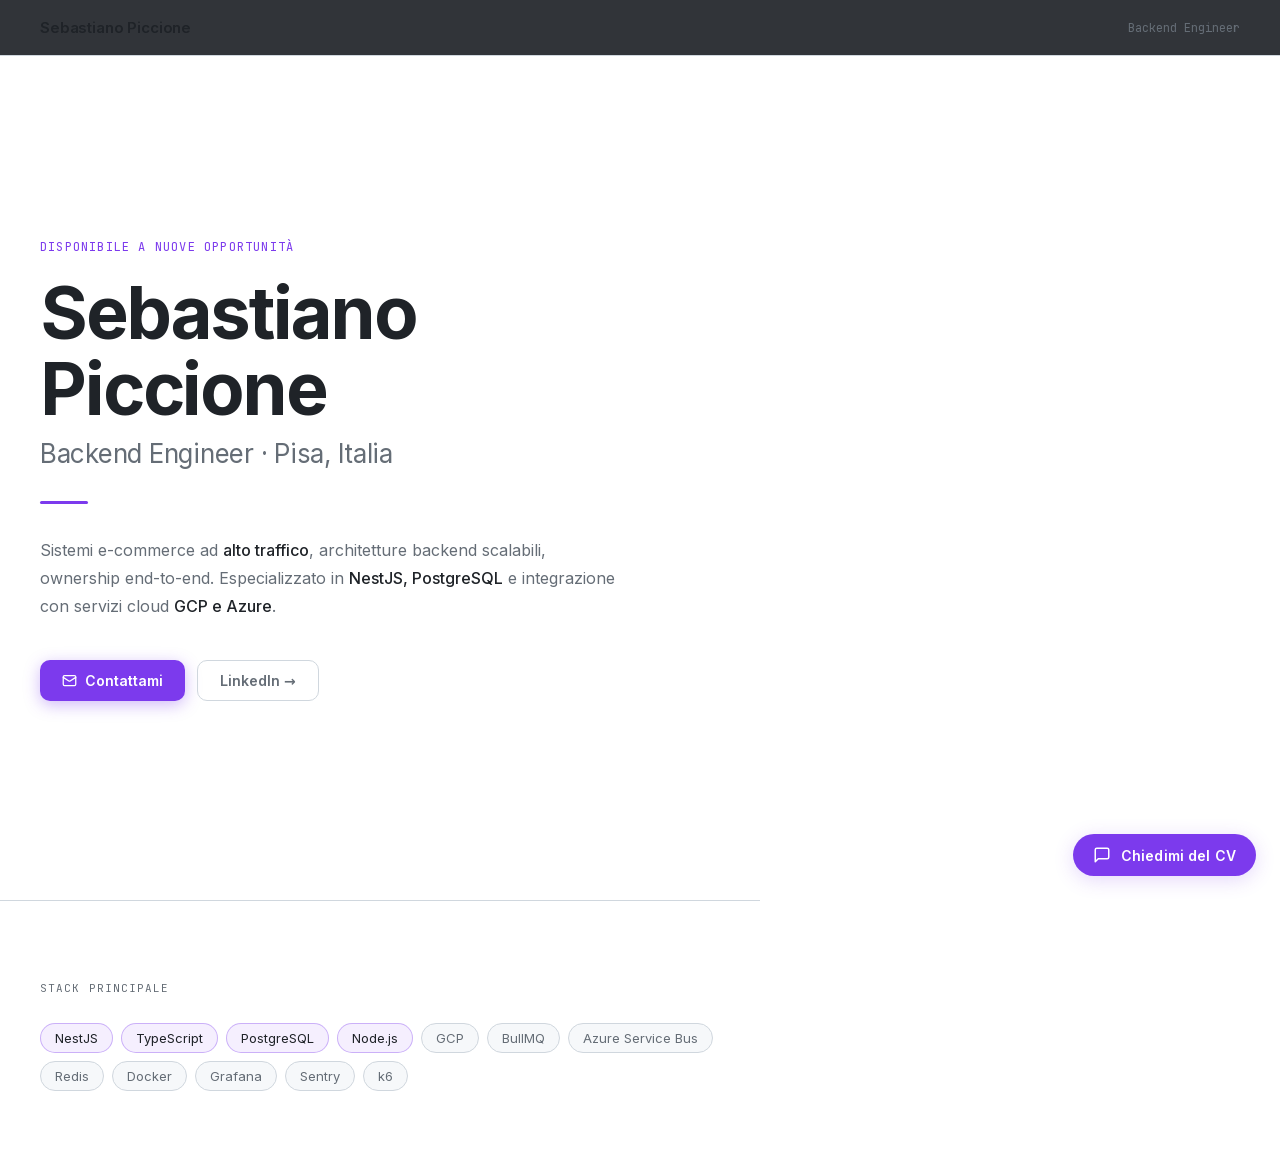
==== index.html @ 4f22c22b "chore" ====
<!DOCTYPE html>
<html lang="it">
<head>
  <meta charset="UTF-8" />
  <meta name="viewport" content="width=device-width, initial-scale=1.0" />
  <title>Sebastiano Piccione — Backend Engineer</title>

  <!-- U4: SEO + social preview -->
  <meta name="description" content="Backend Engineer specializzato in NestJS, PostgreSQL e architetture scalabili ad alto traffico. Disponibile a nuove opportunità — Pisa, Italia." />
  <meta property="og:title" content="Sebastiano Piccione — Backend Engineer" />
  <meta property="og:description" content="Backend Engineer specializzato in NestJS, PostgreSQL e architetture scalabili ad alto traffico. Disponibile a nuove opportunità." />
  <meta property="og:type" content="website" />
  <meta name="twitter:card" content="summary" />
  <meta name="twitter:title" content="Sebastiano Piccione — Backend Engineer" />
  <meta name="twitter:description" content="Backend Engineer specializzato in NestJS, PostgreSQL e architetture scalabili ad alto traffico." />

  <!-- U4: favicon SVG inline — no external request -->
  <link rel="icon" type="image/svg+xml" href="data:image/svg+xml,%3Csvg xmlns='http://www.w3.org/2000/svg' viewBox='0 0 32 32'%3E%3Crect width='32' height='32' rx='8' fill='%237C3AED'/%3E%3Ctext x='16' y='22' text-anchor='middle' font-family='system-ui%2Csans-serif' font-weight='700' font-size='13' fill='white'%3ESP%3C/text%3E%3C/svg%3E" />

  <link rel="stylesheet" href="chat-widget.css" />
  <style>
    *, *::before, *::after { box-sizing: border-box; margin: 0; padding: 0; }

    :root {
      --bg:      #0D1117;
      --surface: #161B22;
      --border:  #21262D;
      --accent:  #7C3AED;
      --text:    #E6EDF3;
      --muted:   #8B949E;
    }

    /* U8: light mode for the portfolio page */
    @media (prefers-color-scheme: light) {
      :root {
        --bg:      #FFFFFF;
        --surface: #F6F8FA;
        --border:  #D0D7DE;
        --accent:  #7C3AED;
        --text:    #1F2328;
        --muted:   #656D76;
      }
    }

    html, body {
      height: 100%;
      background: var(--bg);
      color: var(--text);
      font-family: 'Inter', system-ui, sans-serif;
      -webkit-font-smoothing: antialiased;
    }

    /* ─── Nav ─── */
    nav {
      position: fixed;
      top: 0; left: 0; right: 0;
      display: flex;
      justify-content: space-between;
      align-items: center;
      padding: 18px 40px;
      border-bottom: 1px solid var(--border);
      background: rgba(13, 17, 23, 0.85);
      backdrop-filter: blur(12px);
      z-index: 100;
    }

    .nav-logo {
      font-size: 15px;
      font-weight: 600;
      color: var(--text);
      letter-spacing: -0.01em;
    }

    .nav-mono {
      font-family: 'JetBrains Mono', monospace;
      font-size: 12px;
      color: var(--muted);
    }

    /* ─── Hero ─── */
    .hero {
      min-height: 100dvh;
      display: flex;
      flex-direction: column;
      justify-content: center;
      align-items: flex-start;
      padding: 100px 40px 60px;
      max-width: 760px;
    }

    .hero-eyebrow {
      font-family: 'JetBrains Mono', monospace;
      font-size: 12px;
      color: var(--accent);
      letter-spacing: 0.1em;
      text-transform: uppercase;
      margin-bottom: 20px;
    }

    .hero-name {
      font-size: clamp(42px, 6vw, 72px);
      font-weight: 700;
      letter-spacing: -0.03em;
      line-height: 1.05;
      color: var(--text);
    }

    .hero-role {
      font-size: clamp(18px, 2.5vw, 26px);
      font-weight: 400;
      color: var(--muted);
      margin-top: 12px;
      letter-spacing: -0.01em;
    }

    .hero-divider {
      width: 48px;
      height: 3px;
      background: var(--accent);
      border-radius: 2px;
      margin: 32px 0;
    }

    .hero-bio {
      font-size: 16px;
      line-height: 1.75;
      color: var(--muted);
      max-width: 580px;
    }

    .hero-bio strong {
      color: var(--text);
      font-weight: 500;
    }

    .hero-cta {
      margin-top: 40px;
      display: flex;
      gap: 12px;
      flex-wrap: wrap;
    }

    .btn {
      padding: 11px 22px;
      border-radius: 10px;
      font-size: 14px;
      font-weight: 600;
      cursor: pointer;
      border: none;
      text-decoration: none;
      display: inline-flex;
      align-items: center;
      gap: 8px;
      transition: transform 0.15s, box-shadow 0.15s;
    }

    .btn:hover { transform: translateY(-1px); }

    .btn-primary {
      background: var(--accent);
      color: #fff;
      box-shadow: 0 4px 16px rgba(124, 58, 237, 0.35);
    }

    .btn-ghost {
      background: transparent;
      color: var(--muted);
      border: 1px solid var(--border);
    }

    .btn-ghost:hover { color: var(--text); border-color: var(--muted); }

    /* ─── Stack section ─── */
    .stack {
      padding: 80px 40px;
      border-top: 1px solid var(--border);
      max-width: 760px;
    }

    .section-label {
      font-family: 'JetBrains Mono', monospace;
      font-size: 11px;
      color: var(--muted);
      letter-spacing: 0.1em;
      text-transform: uppercase;
      margin-bottom: 28px;
    }

    .stack-grid {
      display: flex;
      flex-wrap: wrap;
      gap: 8px;
    }

    .stack-tag {
      padding: 6px 14px;
      border-radius: 20px;
      border: 1px solid var(--border);
      background: var(--surface);
      font-size: 13px;
      color: var(--muted);
    }

    .stack-tag.primary {
      border-color: rgba(124, 58, 237, 0.35);
      background: rgba(124, 58, 237, 0.08);
      color: var(--text);
    }

    /* ─── Chat hint ─── */
    .chat-hint {
      position: fixed;
      bottom: 88px;
      right: 24px;
      background: var(--surface);
      border: 1px solid var(--border);
      border-radius: 10px;
      padding: 10px 14px;
      font-size: 13px;
      color: var(--muted);
      pointer-events: none;
      animation: hintIn 0.4s ease 1.5s both, hintOut 0.4s ease 5s forwards;
      z-index: 9998;
    }

    @keyframes hintIn {
      from { opacity: 0; transform: translateY(8px); }
      to   { opacity: 1; transform: translateY(0); }
    }

    @keyframes hintOut {
      to { opacity: 0; transform: translateY(4px); }
    }

    @media (max-width: 600px) {
      nav { padding: 14px 20px; }
      .hero { padding: 84px 20px 40px; }
      .stack { padding: 56px 20px; }
      .chat-hint { display: none; }

      .hero-cta {
        gap: 10px;
        width: 100%;
      }

      .btn {
        padding: 13px 22px;
        font-size: 14px;
        flex: 1;
        justify-content: center;
        min-height: 48px;
      }

      .btn-ghost {
        flex: 0 0 auto;
      }
    }

    @media (max-width: 400px) {
      .hero-cta {
        flex-direction: column;
      }

      .btn, .btn-ghost {
        flex: unset;
        width: 100%;
        justify-content: center;
      }
    }
  </style>
</head>
<body>

  <nav>
    <span class="nav-logo">Sebastiano Piccione</span>
    <span class="nav-mono">Backend Engineer</span>
  </nav>

  <main>
    <section class="hero">
      <p class="hero-eyebrow">disponibile a nuove opportunità</p>
      <h1 class="hero-name">Sebastiano<br>Piccione</h1>
      <p class="hero-role">Backend Engineer · Pisa, Italia</p>
      <div class="hero-divider"></div>
      <p class="hero-bio">
        Sistemi e-commerce ad <strong>alto traffico</strong>, architetture backend scalabili,
        ownership end-to-end. Especializzato in <strong>NestJS, PostgreSQL</strong> e
        integrazione con servizi cloud <strong>GCP e Azure</strong>.
      </p>
      <div class="hero-cta">
        <a href="mailto:piccionesebastiano40@gmail.com" class="btn btn-primary">
          <svg width="15" height="15" viewBox="0 0 24 24" fill="none" stroke="currentColor" stroke-width="2" stroke-linecap="round" stroke-linejoin="round"><rect x="2" y="4" width="20" height="16" rx="2"/><path d="m22 7-8.97 5.7a1.94 1.94 0 0 1-2.06 0L2 7"/></svg>
          Contattami
        </a>
        <a href="https://www.linkedin.com/in/sebastiano-piccione" target="_blank" rel="noopener noreferrer" class="btn btn-ghost">LinkedIn →</a>
      </div>
    </section>

    <section class="stack">
      <p class="section-label">Stack principale</p>
      <div class="stack-grid">
        <span class="stack-tag primary">NestJS</span>
        <span class="stack-tag primary">TypeScript</span>
        <span class="stack-tag primary">PostgreSQL</span>
        <span class="stack-tag primary">Node.js</span>
        <span class="stack-tag">GCP</span>
        <span class="stack-tag">BullMQ</span>
        <span class="stack-tag">Azure Service Bus</span>
        <span class="stack-tag">Redis</span>
        <span class="stack-tag">Docker</span>
        <span class="stack-tag">Grafana</span>
        <span class="stack-tag">Sentry</span>
        <span class="stack-tag">k6</span>
      </div>
    </section>
  </main>

  <!-- Hint tooltip -->
  <div class="chat-hint">💬 Chiedimi del CV di Sebastiano</div>

  <!-- ─── Chat Widget ─── -->
  <div id="cv-chat-widget"></div>

  <script>
    // Configurazione opzionale — di default punta a localhost:3000
    window.CV_CHAT_CONFIG = {
      apiUrl: 'https://cv-bot-backend-production.up.railway.app/chat',
    };
  </script>
  <script src="chat-widget.js?v=3" defer></script>

</body>
</html>
---- chat-widget.css ----
/* ─── Self-hosted fonts — no external requests ─── */

@font-face {
  font-family: 'Inter';
  font-style: normal;
  font-weight: 100 900;
  font-display: swap;
  src: url(fonts/inter-cyrillic-ext.woff2) format('woff2');
  unicode-range: U+0460-052F, U+1C80-1C8A, U+20B4, U+2DE0-2DFF, U+A640-A69F, U+FE2E-FE2F;
}
@font-face {
  font-family: 'Inter';
  font-style: normal;
  font-weight: 100 900;
  font-display: swap;
  src: url(fonts/inter-cyrillic.woff2) format('woff2');
  unicode-range: U+0301, U+0400-045F, U+0490-0491, U+04B0-04B1, U+2116;
}
@font-face {
  font-family: 'Inter';
  font-style: normal;
  font-weight: 100 900;
  font-display: swap;
  src: url(fonts/inter-greek-ext.woff2) format('woff2');
  unicode-range: U+1F00-1FFF;
}
@font-face {
  font-family: 'Inter';
  font-style: normal;
  font-weight: 100 900;
  font-display: swap;
  src: url(fonts/inter-greek.woff2) format('woff2');
  unicode-range: U+0370-0377, U+037A-037F, U+0384-038A, U+038C, U+038E-03A1, U+03A3-03FF;
}
@font-face {
  font-family: 'Inter';
  font-style: normal;
  font-weight: 100 900;
  font-display: swap;
  src: url(fonts/inter-vietnamese.woff2) format('woff2');
  unicode-range: U+0102-0103, U+0110-0111, U+0128-0129, U+0168-0169, U+01A0-01A1, U+01AF-01B0, U+0300-0301, U+0303-0304, U+0308-0309, U+0323, U+0329, U+1EA0-1EF9, U+20AB;
}
@font-face {
  font-family: 'Inter';
  font-style: normal;
  font-weight: 100 900;
  font-display: swap;
  src: url(fonts/inter-latin-ext.woff2) format('woff2');
  unicode-range: U+0100-02BA, U+02BD-02C5, U+02C7-02CC, U+02CE-02D7, U+02DD-02FF, U+0304, U+0308, U+0329, U+1D00-1DBF, U+1E00-1E9F, U+1EF2-1EFF, U+2020, U+20A0-20AB, U+20AD-20C0, U+2113, U+2C60-2C7F, U+A720-A7FF;
}
@font-face {
  font-family: 'Inter';
  font-style: normal;
  font-weight: 100 900;
  font-display: swap;
  src: url(fonts/inter-latin.woff2) format('woff2');
  unicode-range: U+0000-00FF, U+0131, U+0152-0153, U+02BB-02BC, U+02C6, U+02DA, U+02DC, U+0304, U+0308, U+0329, U+2000-206F, U+20AC, U+2122, U+2191, U+2193, U+2212, U+2215, U+FEFF, U+FFFD;
}

@font-face {
  font-family: 'JetBrains Mono';
  font-style: normal;
  font-weight: 400 500;
  font-display: swap;
  src: url(fonts/jbmono-cyrillic-ext.woff2) format('woff2');
  unicode-range: U+0460-052F, U+1C80-1C8A, U+20B4, U+2DE0-2DFF, U+A640-A69F, U+FE2E-FE2F;
}
@font-face {
  font-family: 'JetBrains Mono';
  font-style: normal;
  font-weight: 400 500;
  font-display: swap;
  src: url(fonts/jbmono-cyrillic.woff2) format('woff2');
  unicode-range: U+0301, U+0400-045F, U+0490-0491, U+04B0-04B1, U+2116;
}
@font-face {
  font-family: 'JetBrains Mono';
  font-style: normal;
  font-weight: 400 500;
  font-display: swap;
  src: url(fonts/jbmono-greek.woff2) format('woff2');
  unicode-range: U+0370-0377, U+037A-037F, U+0384-038A, U+038C, U+038E-03A1, U+03A3-03FF;
}
@font-face {
  font-family: 'JetBrains Mono';
  font-style: normal;
  font-weight: 400 500;
  font-display: swap;
  src: url(fonts/jbmono-vietnamese.woff2) format('woff2');
  unicode-range: U+0102-0103, U+0110-0111, U+0128-0129, U+0168-0169, U+01A0-01A1, U+01AF-01B0, U+0300-0301, U+0303-0304, U+0308-0309, U+0323, U+0329, U+1EA0-1EF9, U+20AB;
}
@font-face {
  font-family: 'JetBrains Mono';
  font-style: normal;
  font-weight: 400 500;
  font-display: swap;
  src: url(fonts/jbmono-latin-ext.woff2) format('woff2');
  unicode-range: U+0100-02BA, U+02BD-02C5, U+02C7-02CC, U+02CE-02D7, U+02DD-02FF, U+0304, U+0308, U+0329, U+1D00-1DBF, U+1E00-1E9F, U+1EF2-1EFF, U+2020, U+20A0-20AB, U+20AD-20C0, U+2113, U+2C60-2C7F, U+A720-A7FF;
}
@font-face {
  font-family: 'JetBrains Mono';
  font-style: normal;
  font-weight: 400 500;
  font-display: swap;
  src: url(fonts/jbmono-latin.woff2) format('woff2');
  unicode-range: U+0000-00FF, U+0131, U+0152-0153, U+02BB-02BC, U+02C6, U+02DA, U+02DC, U+0304, U+0308, U+0329, U+2000-206F, U+20AC, U+2122, U+2191, U+2193, U+2212, U+2215, U+FEFF, U+FFFD;
}

/* ─── CV Chat Widget — scoped to #cv-chat-widget ─── */

:where(#cv-chat-widget) * {
  box-sizing: border-box;
  margin: 0;
  padding: 0;
  font-family: inherit;
}

#cv-chat-widget {
  --bg:           #0D1117;
  --surface:      #161B22;
  --surface-2:    #1C2128;
  --border:       #21262D;
  --accent:       #7C3AED;
  --accent-dim:   rgba(124, 58, 237, 0.14);
  --accent-glow:  rgba(124, 58, 237, 0.30);
  --text:         #E6EDF3;
  --text-muted:   #8B949E;
  --online:       #3FB950;
  --user-bubble:  #21262D;
  --error:        #F85149;
  --radius:       14px;
  --shadow:       0 16px 48px rgba(0,0,0,0.55), 0 0 0 1px rgba(255,255,255,0.05);

  position: fixed;
  bottom: 24px;
  right: 24px;
  z-index: 9999;
  font-size: 15px;
  line-height: 1.5;
}

/* ─── Toggle button ─── */

.cv-toggle {
  display: flex;
  align-items: center;
  gap: 10px;
  padding: 12px 20px;
  background: var(--accent);
  color: #fff;
  border: none;
  border-radius: 40px;
  cursor: pointer;
  font-size: 14px;
  font-weight: 600;
  letter-spacing: 0.01em;
  box-shadow: 0 4px 20px var(--accent-glow);
  transition: transform 0.2s, box-shadow 0.2s;
  position: relative;
}

.cv-toggle:hover {
  transform: translateY(-2px);
  box-shadow: 0 6px 28px var(--accent-glow);
}

.cv-toggle svg {
  flex-shrink: 0;
}

.cv-toggle-pulse {
  position: absolute;
  inset: -3px;
  border-radius: 40px;
  border: 2px solid var(--accent);
  opacity: 0;
  animation: pulse 2.4s ease-out infinite;
}

@keyframes pulse {
  0%   { opacity: 0.7; transform: scale(1); }
  100% { opacity: 0;   transform: scale(1.18); }
}

/* ─── Panel ─── */

.cv-panel {
  position: absolute;
  bottom: calc(100% + 14px);
  right: 0;
  width: 400px;
  height: 560px;
  background: var(--bg);
  border: 1px solid var(--border);
  border-radius: var(--radius);
  box-shadow: var(--shadow);
  display: flex;
  flex-direction: column;
  overflow: hidden;
  transform-origin: bottom right;
  transition: opacity 0.22s ease, transform 0.22s cubic-bezier(0.34, 1.4, 0.64, 1);
  z-index: 9999;
}

.cv-panel[aria-hidden="true"] {
  opacity: 0;
  transform: scale(0.92) translateY(8px);
  pointer-events: none;
}

.cv-panel[aria-hidden="false"] {
  opacity: 1;
  transform: scale(1) translateY(0);
}

/* ─── Header ─── */

.cv-header {
  display: flex;
  align-items: center;
  gap: 12px;
  padding: 14px 16px;
  border-bottom: 1px solid var(--border);
  background: var(--surface);
  flex-shrink: 0;
}

.cv-avatar {
  width: 38px;
  height: 38px;
  border-radius: 50%;
  background: linear-gradient(135deg, #7C3AED, #a855f7);
  display: flex;
  align-items: center;
  justify-content: center;
  font-size: 13px;
  font-weight: 700;
  color: #fff;
  letter-spacing: 0.02em;
  flex-shrink: 0;
}

.cv-header-info {
  flex: 1;
  min-width: 0;
}

.cv-header-name {
  font-size: 14px;
  font-weight: 600;
  color: var(--text);
  display: block;
  white-space: nowrap;
  overflow: hidden;
  text-overflow: ellipsis;
}

.cv-header-status {
  display: flex;
  align-items: center;
  gap: 5px;
  font-size: 12px;
  color: var(--text-muted);
  font-family: 'JetBrains Mono', 'Fira Code', monospace;
}

.cv-status-dot {
  width: 7px;
  height: 7px;
  border-radius: 50%;
  background: var(--online);
  box-shadow: 0 0 6px var(--online);
}

.cv-close {
  width: 28px;
  height: 28px;
  border-radius: 50%;
  background: transparent;
  border: 1px solid var(--border);
  color: var(--text-muted);
  cursor: pointer;
  display: flex;
  align-items: center;
  justify-content: center;
  font-size: 16px;
  line-height: 1;
  transition: background 0.15s, color 0.15s;
}

.cv-close:hover {
  background: var(--surface-2);
  color: var(--text);
}

/* ─── Messages ─── */

.cv-messages {
  flex: 1;
  overflow-y: auto;
  padding: 16px;
  display: flex;
  flex-direction: column;
  gap: 14px;
  scroll-behavior: smooth;
}

.cv-messages::-webkit-scrollbar {
  width: 4px;
}
.cv-messages::-webkit-scrollbar-track {
  background: transparent;
}
.cv-messages::-webkit-scrollbar-thumb {
  background: var(--border);
  border-radius: 4px;
}

/* Bot message */
.cv-msg-bot {
  display: flex;
  gap: 10px;
  animation: msgIn 0.22s ease;
}

.cv-msg-bot-avatar {
  width: 26px;
  height: 26px;
  border-radius: 50%;
  background: linear-gradient(135deg, #7C3AED, #a855f7);
  display: flex;
  align-items: center;
  justify-content: center;
  font-size: 9px;
  font-weight: 700;
  color: #fff;
  flex-shrink: 0;
  margin-top: 2px;
}

.cv-msg-bot-body {
  flex: 1;
  min-width: 0;
}

.cv-msg-bot-text ul {
  margin: 6px 0 4px 16px;
  padding: 0;
}

.cv-msg-bot-text li {
  margin-bottom: 2px;
}

.cv-msg-bot-text {
  background: var(--surface);
  border: 1px solid var(--border);
  border-left: 3px solid var(--accent);
  border-radius: 0 var(--radius) var(--radius) var(--radius);
  padding: 10px 13px;
  color: var(--text);
  font-size: 14px;
  line-height: 1.6;
  word-break: break-word;
  overflow-wrap: break-word;
  min-width: 0;
  max-width: 100%;
}

/* User message */
.cv-msg-user {
  display: flex;
  justify-content: flex-end;
  animation: msgIn 0.22s ease;
}

.cv-msg-user-text {
  background: var(--accent-dim);
  border: 1px solid rgba(124, 58, 237, 0.25);
  border-radius: var(--radius) var(--radius) 4px var(--radius);
  padding: 10px 13px;
  color: var(--text);
  font-size: 14px;
  line-height: 1.6;
  max-width: 80%;
  word-break: break-word;
  overflow-wrap: break-word;
}

/* Timestamp */
.cv-msg-time {
  font-size: 10px;
  color: var(--text-muted);
  font-family: 'JetBrains Mono', 'Fira Code', monospace;
}

/* Meta row below bot message: timestamp + copy button */
.cv-msg-meta {
  display: flex;
  align-items: center;
  justify-content: space-between;
  margin-top: 4px;
  padding-left: 2px;
}

.cv-msg-user .cv-msg-time {
  text-align: right;
  margin-top: 4px;
  padding-left: 2px;
}

/* Typing indicator */
.cv-typing {
  display: flex;
  gap: 10px;
  align-items: flex-start;
}

.cv-typing-dots {
  background: var(--surface);
  border: 1px solid var(--border);
  border-left: 3px solid var(--accent);
  border-radius: 0 var(--radius) var(--radius) var(--radius);
  padding: 12px 16px;
  display: flex;
  gap: 5px;
  align-items: center;
}

.cv-typing-dots span {
  width: 6px;
  height: 6px;
  border-radius: 50%;
  background: var(--text-muted);
  animation: dot 1.2s ease-in-out infinite;
}
.cv-typing-dots span:nth-child(2) { animation-delay: 0.2s; }
.cv-typing-dots span:nth-child(3) { animation-delay: 0.4s; }

@keyframes dot {
  0%, 80%, 100% { opacity: 0.25; transform: scale(0.8); }
  40%            { opacity: 1;    transform: scale(1); }
}

@keyframes msgIn {
  from { opacity: 0; transform: translateY(6px); }
  to   { opacity: 1; transform: translateY(0); }
}

.cv-msg-bot-text--streaming::after {
  content: '▋';
  display: inline-block;
  color: var(--accent);
  font-size: 0.85em;
  vertical-align: baseline;
  animation: cv-cursor-blink 0.8s step-end infinite;
  margin-left: 1px;
}

@keyframes cv-cursor-blink {
  0%, 100% { opacity: 1; }
  50%       { opacity: 0; }
}

/* ─── Suggestions ─── */

.cv-suggestions {
  padding: 10px 16px 14px;
  display: flex;
  flex-wrap: nowrap;
  overflow-x: auto;
  overflow-y: hidden;
  -webkit-overflow-scrolling: touch;
  scrollbar-width: none;
  gap: 7px;
  flex-shrink: 0;
  border-top: 1px solid var(--border);
  background: var(--surface);
}

.cv-suggestions::-webkit-scrollbar {
  display: none;
}

.cv-suggestions[hidden] {
  display: none;
}

.cv-chip {
  flex-shrink: 0;
  white-space: nowrap;
  padding: 6px 13px;
  border-radius: 20px;
  border: 1px solid rgba(255, 255, 255, 0.1);
  background: var(--surface-2);
  color: var(--text-muted);
  font-size: 12.5px;
  cursor: pointer;
  transition: border-color 0.15s, color 0.15s, background 0.15s;
  line-height: 1.4;
  touch-action: manipulation;
}

.cv-chip:hover {
  border-color: var(--accent);
  color: var(--text);
  background: var(--accent-dim);
}

/* ─── Input area ─── */

.cv-input-area {
  display: flex;
  align-items: center;
  gap: 8px;
  padding: 12px 16px;
  border-top: 1px solid var(--border);
  background: var(--surface);
  flex-shrink: 0;
}

.cv-input {
  flex: 1;
  background: var(--bg);
  border: 1px solid var(--border);
  border-radius: 10px;
  padding: 9px 13px;
  color: var(--text);
  font-size: 14px;
  outline: none;
  transition: border-color 0.15s;
  resize: none;
  min-height: 38px;
  max-height: 100px;
}

.cv-input::placeholder {
  color: var(--text-muted);
}

.cv-input:focus {
  border-color: var(--accent);
}

.cv-send {
  width: 36px;
  height: 36px;
  border-radius: 10px;
  background: var(--accent);
  border: none;
  color: #fff;
  cursor: pointer;
  display: flex;
  align-items: center;
  justify-content: center;
  flex-shrink: 0;
  transition: background 0.15s, transform 0.15s;
}

.cv-send:hover:not(:disabled) {
  background: #6D28D9;
  transform: translateY(-1px);
}

.cv-send:disabled {
  opacity: 0.4;
  cursor: not-allowed;
}

/* ─── Error state ─── */

.cv-msg-error {
  color: var(--error);
  font-size: 13px;
  text-align: center;
  padding: 8px 12px;
  background: rgba(248, 81, 73, 0.08);
  border: 1px solid rgba(248, 81, 73, 0.2);
  border-radius: 8px;
}

/* ─── Privacy notice ─── */

.cv-privacy {
  padding: 6px 16px 8px;
  text-align: center;
  font-size: 10px;
  color: var(--text-muted);
  opacity: 0.55;
  line-height: 1.5;
  flex-shrink: 0;
  border-top: 1px solid rgba(255,255,255,0.04);
}

/* ─── Backdrop ─── */

.cv-backdrop {
  display: none;
  position: fixed;
  inset: 0;
  background: rgba(0, 0, 0, 0.35);
  z-index: 9998;
  opacity: 0;
  transition: opacity 0.26s ease;
}

.cv-backdrop.visible {
  display: block;
}

.cv-backdrop.active {
  opacity: 1;
}

@media (max-width: 520px) {
  .cv-backdrop.active {
    background: rgba(0, 0, 0, 0.6);
  }
}

/* ─── Mobile: bottom sheet ─── */

@media (max-width: 520px) {

  /* Widget container — solo ancora per il FAB */
  #cv-chat-widget {
    bottom: 0;
    right: 0;
    left: 0;
  }

  /* FAB circolare — solo icona */
  .cv-toggle {
    position: fixed;
    bottom: calc(20px + env(safe-area-inset-bottom, 0px));
    right: 20px;
    width: 56px;
    height: 56px;
    border-radius: 50%;
    padding: 0;
    justify-content: center;
  }

  .cv-toggle > span:not(.cv-toggle-pulse) {
    display: none;
  }

  .cv-toggle-pulse {
    border-radius: 50%;
  }

  /* Bottom sheet — position fixed indipendente dal container */
  .cv-panel {
    position: fixed;
    bottom: 0;
    left: 0;
    right: 0;
    width: 100%;
    height: 90dvh;
    max-height: 90dvh;
    border-radius: 20px 20px 0 0;
    transform-origin: bottom center;
    z-index: 9999;
  }

  /* Animazione: slide-up invece di scale */
  .cv-panel[aria-hidden="true"] {
    opacity: 1;
    transform: translateY(100%);
  }

  .cv-panel[aria-hidden="false"] {
    opacity: 1;
    transform: translateY(0);
  }

  /* Drag handle visivo */
  .cv-panel::before {
    content: '';
    display: block;
    width: 40px;
    height: 4px;
    border-radius: 2px;
    background: rgba(255, 255, 255, 0.15);
    margin: 12px auto 0;
    flex-shrink: 0;
  }

  /* Header */
  .cv-header {
    padding: 8px 16px 14px;
  }

  .cv-close {
    width: 36px;
    height: 36px;
    font-size: 18px;
  }

  /* Messages */
  .cv-messages {
    padding: 12px 16px;
  }

  /* Chips — override padding e font per mobile */
  .cv-suggestions {
    padding: 8px 16px 10px;
    gap: 8px;
  }

  .cv-chip {
    padding: 9px 16px;
    font-size: 13px;
  }

  /* Input area — rispetta safe area iOS */
  .cv-input-area {
    padding: 10px 16px calc(14px + env(safe-area-inset-bottom, 0px));
    gap: 10px;
  }

  /* 16px previene lo zoom automatico di iOS sul focus */
  .cv-input {
    font-size: 16px;
    padding: 12px 14px;
  }

  /* Send — touch target 44px */
  .cv-send {
    width: 46px;
    height: 46px;
    border-radius: 12px;
    flex-shrink: 0;
  }
}

@media (prefers-reduced-motion: reduce) {
  .cv-toggle-pulse { animation: none; }
  .cv-panel { transition: none; }
  .cv-backdrop { transition: none; }
  .cv-msg-bot, .cv-msg-user { animation: none; }
}

/* ─── New chat button (U1) ─── */

.cv-new-chat {
  width: 28px;
  height: 28px;
  border-radius: 50%;
  background: transparent;
  border: 1px solid var(--border);
  color: var(--text-muted);
  cursor: pointer;
  display: flex;
  align-items: center;
  justify-content: center;
  flex-shrink: 0;
  transition: background 0.15s, color 0.15s, border-color 0.15s;
}

.cv-new-chat:hover {
  background: var(--surface-2);
  color: var(--text);
  border-color: rgba(124, 58, 237, 0.4);
}

@media (max-width: 520px) {
  .cv-new-chat {
    width: 36px;
    height: 36px;
  }
}

/* ─── Copy button (U7) ─── */

.cv-copy-btn {
  background: transparent;
  border: none;
  color: var(--text-muted);
  cursor: pointer;
  padding: 2px 4px;
  border-radius: 4px;
  display: flex;
  align-items: center;
  line-height: 1;
  opacity: 0;
  transition: opacity 0.15s, color 0.15s, background 0.15s;
}

.cv-msg-bot:hover .cv-copy-btn,
.cv-copy-btn:focus-visible {
  opacity: 1;
}

.cv-copy-btn:hover {
  color: var(--text);
  background: var(--surface-2);
}

.cv-copy-btn--done {
  color: var(--online);
  opacity: 1;
}

/* ─── Loading chips state (U3) ─── */

.cv-suggestions--loading .cv-chip {
  pointer-events: none;
  opacity: 0.4;
  cursor: not-allowed;
}

/* ─── Light mode (U8) ─── */

@media (prefers-color-scheme: light) {
  #cv-chat-widget {
    --bg:          #FFFFFF;
    --surface:     #F6F8FA;
    --surface-2:   #EAEEF2;
    --border:      #D0D7DE;
    --accent:      #7C3AED;
    --accent-dim:  rgba(124, 58, 237, 0.08);
    --accent-glow: rgba(124, 58, 237, 0.20);
    --text:        #1F2328;
    --text-muted:  #656D76;
    --online:      #1A7F37;
    --user-bubble: #EAEEF2;
    --error:       #CF222E;
    --shadow:      0 16px 48px rgba(0,0,0,0.10), 0 0 0 1px rgba(0,0,0,0.06);
  }
}
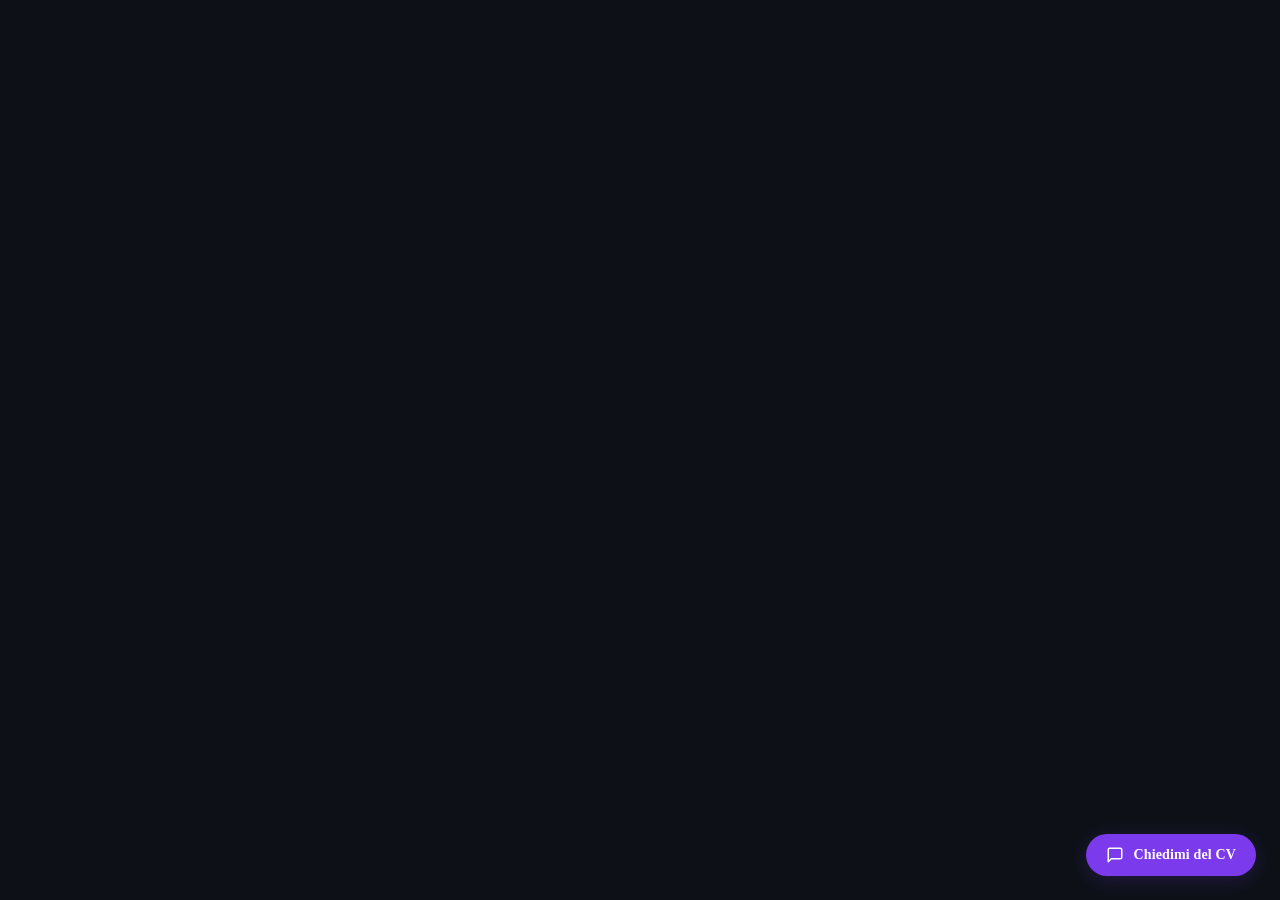
==== commit e8cf4210: "chore" ====
--- a/index.html
+++ b/index.html
@@ -3,331 +3,22 @@
 <head>
   <meta charset="UTF-8" />
   <meta name="viewport" content="width=device-width, initial-scale=1.0" />
-  <title>Sebastiano Piccione — Backend Engineer</title>
-
-  <!-- U4: SEO + social preview -->
-  <meta name="description" content="Backend Engineer specializzato in NestJS, PostgreSQL e architetture scalabili ad alto traffico. Disponibile a nuove opportunità — Pisa, Italia." />
-  <meta property="og:title" content="Sebastiano Piccione — Backend Engineer" />
-  <meta property="og:description" content="Backend Engineer specializzato in NestJS, PostgreSQL e architetture scalabili ad alto traffico. Disponibile a nuove opportunità." />
-  <meta property="og:type" content="website" />
-  <meta name="twitter:card" content="summary" />
-  <meta name="twitter:title" content="Sebastiano Piccione — Backend Engineer" />
-  <meta name="twitter:description" content="Backend Engineer specializzato in NestJS, PostgreSQL e architetture scalabili ad alto traffico." />
-
-  <!-- U4: favicon SVG inline — no external request -->
-  <link rel="icon" type="image/svg+xml" href="data:image/svg+xml,%3Csvg xmlns='http://www.w3.org/2000/svg' viewBox='0 0 32 32'%3E%3Crect width='32' height='32' rx='8' fill='%237C3AED'/%3E%3Ctext x='16' y='22' text-anchor='middle' font-family='system-ui%2Csans-serif' font-weight='700' font-size='13' fill='white'%3ESP%3C/text%3E%3C/svg%3E" />
-
+  <title>CV Chat Widget</title>
   <link rel="stylesheet" href="chat-widget.css" />
   <style>
-    *, *::before, *::after { box-sizing: border-box; margin: 0; padding: 0; }
-
-    :root {
-      --bg:      #0D1117;
-      --surface: #161B22;
-      --border:  #21262D;
-      --accent:  #7C3AED;
-      --text:    #E6EDF3;
-      --muted:   #8B949E;
-    }
-
-    /* U8: light mode for the portfolio page */
-    @media (prefers-color-scheme: light) {
-      :root {
-        --bg:      #FFFFFF;
-        --surface: #F6F8FA;
-        --border:  #D0D7DE;
-        --accent:  #7C3AED;
-        --text:    #1F2328;
-        --muted:   #656D76;
-      }
-    }
-
-    html, body {
-      height: 100%;
-      background: var(--bg);
-      color: var(--text);
-      font-family: 'Inter', system-ui, sans-serif;
-      -webkit-font-smoothing: antialiased;
-    }
-
-    /* ─── Nav ─── */
-    nav {
-      position: fixed;
-      top: 0; left: 0; right: 0;
-      display: flex;
-      justify-content: space-between;
-      align-items: center;
-      padding: 18px 40px;
-      border-bottom: 1px solid var(--border);
-      background: rgba(13, 17, 23, 0.85);
-      backdrop-filter: blur(12px);
-      z-index: 100;
-    }
-
-    .nav-logo {
-      font-size: 15px;
-      font-weight: 600;
-      color: var(--text);
-      letter-spacing: -0.01em;
-    }
-
-    .nav-mono {
-      font-family: 'JetBrains Mono', monospace;
-      font-size: 12px;
-      color: var(--muted);
-    }
-
-    /* ─── Hero ─── */
-    .hero {
-      min-height: 100dvh;
-      display: flex;
-      flex-direction: column;
-      justify-content: center;
-      align-items: flex-start;
-      padding: 100px 40px 60px;
-      max-width: 760px;
-    }
-
-    .hero-eyebrow {
-      font-family: 'JetBrains Mono', monospace;
-      font-size: 12px;
-      color: var(--accent);
-      letter-spacing: 0.1em;
-      text-transform: uppercase;
-      margin-bottom: 20px;
-    }
-
-    .hero-name {
-      font-size: clamp(42px, 6vw, 72px);
-      font-weight: 700;
-      letter-spacing: -0.03em;
-      line-height: 1.05;
-      color: var(--text);
-    }
-
-    .hero-role {
-      font-size: clamp(18px, 2.5vw, 26px);
-      font-weight: 400;
-      color: var(--muted);
-      margin-top: 12px;
-      letter-spacing: -0.01em;
-    }
-
-    .hero-divider {
-      width: 48px;
-      height: 3px;
-      background: var(--accent);
-      border-radius: 2px;
-      margin: 32px 0;
-    }
-
-    .hero-bio {
-      font-size: 16px;
-      line-height: 1.75;
-      color: var(--muted);
-      max-width: 580px;
-    }
-
-    .hero-bio strong {
-      color: var(--text);
-      font-weight: 500;
-    }
-
-    .hero-cta {
-      margin-top: 40px;
-      display: flex;
-      gap: 12px;
-      flex-wrap: wrap;
-    }
-
-    .btn {
-      padding: 11px 22px;
-      border-radius: 10px;
-      font-size: 14px;
-      font-weight: 600;
-      cursor: pointer;
-      border: none;
-      text-decoration: none;
-      display: inline-flex;
-      align-items: center;
-      gap: 8px;
-      transition: transform 0.15s, box-shadow 0.15s;
-    }
-
-    .btn:hover { transform: translateY(-1px); }
-
-    .btn-primary {
-      background: var(--accent);
-      color: #fff;
-      box-shadow: 0 4px 16px rgba(124, 58, 237, 0.35);
-    }
-
-    .btn-ghost {
-      background: transparent;
-      color: var(--muted);
-      border: 1px solid var(--border);
-    }
-
-    .btn-ghost:hover { color: var(--text); border-color: var(--muted); }
-
-    /* ─── Stack section ─── */
-    .stack {
-      padding: 80px 40px;
-      border-top: 1px solid var(--border);
-      max-width: 760px;
-    }
-
-    .section-label {
-      font-family: 'JetBrains Mono', monospace;
-      font-size: 11px;
-      color: var(--muted);
-      letter-spacing: 0.1em;
-      text-transform: uppercase;
-      margin-bottom: 28px;
-    }
-
-    .stack-grid {
-      display: flex;
-      flex-wrap: wrap;
-      gap: 8px;
-    }
-
-    .stack-tag {
-      padding: 6px 14px;
-      border-radius: 20px;
-      border: 1px solid var(--border);
-      background: var(--surface);
-      font-size: 13px;
-      color: var(--muted);
-    }
-
-    .stack-tag.primary {
-      border-color: rgba(124, 58, 237, 0.35);
-      background: rgba(124, 58, 237, 0.08);
-      color: var(--text);
-    }
-
-    /* ─── Chat hint ─── */
-    .chat-hint {
-      position: fixed;
-      bottom: 88px;
-      right: 24px;
-      background: var(--surface);
-      border: 1px solid var(--border);
-      border-radius: 10px;
-      padding: 10px 14px;
-      font-size: 13px;
-      color: var(--muted);
-      pointer-events: none;
-      animation: hintIn 0.4s ease 1.5s both, hintOut 0.4s ease 5s forwards;
-      z-index: 9998;
-    }
-
-    @keyframes hintIn {
-      from { opacity: 0; transform: translateY(8px); }
-      to   { opacity: 1; transform: translateY(0); }
-    }
-
-    @keyframes hintOut {
-      to { opacity: 0; transform: translateY(4px); }
-    }
-
-    @media (max-width: 600px) {
-      nav { padding: 14px 20px; }
-      .hero { padding: 84px 20px 40px; }
-      .stack { padding: 56px 20px; }
-      .chat-hint { display: none; }
-
-      .hero-cta {
-        gap: 10px;
-        width: 100%;
-      }
-
-      .btn {
-        padding: 13px 22px;
-        font-size: 14px;
-        flex: 1;
-        justify-content: center;
-        min-height: 48px;
-      }
-
-      .btn-ghost {
-        flex: 0 0 auto;
-      }
-    }
-
-    @media (max-width: 400px) {
-      .hero-cta {
-        flex-direction: column;
-      }
-
-      .btn, .btn-ghost {
-        flex: unset;
-        width: 100%;
-        justify-content: center;
-      }
-    }
+    body { margin: 0; background: #0D1117; }
   </style>
 </head>
 <body>
 
-  <nav>
-    <span class="nav-logo">Sebastiano Piccione</span>
-    <span class="nav-mono">Backend Engineer</span>
-  </nav>
-
-  <main>
-    <section class="hero">
-      <p class="hero-eyebrow">disponibile a nuove opportunità</p>
-      <h1 class="hero-name">Sebastiano<br>Piccione</h1>
-      <p class="hero-role">Backend Engineer · Pisa, Italia</p>
-      <div class="hero-divider"></div>
-      <p class="hero-bio">
-        Sistemi e-commerce ad <strong>alto traffico</strong>, architetture backend scalabili,
-        ownership end-to-end. Especializzato in <strong>NestJS, PostgreSQL</strong> e
-        integrazione con servizi cloud <strong>GCP e Azure</strong>.
-      </p>
-      <div class="hero-cta">
-        <a href="mailto:piccionesebastiano40@gmail.com" class="btn btn-primary">
-          <svg width="15" height="15" viewBox="0 0 24 24" fill="none" stroke="currentColor" stroke-width="2" stroke-linecap="round" stroke-linejoin="round"><rect x="2" y="4" width="20" height="16" rx="2"/><path d="m22 7-8.97 5.7a1.94 1.94 0 0 1-2.06 0L2 7"/></svg>
-          Contattami
-        </a>
-        <a href="https://www.linkedin.com/in/sebastiano-piccione" target="_blank" rel="noopener noreferrer" class="btn btn-ghost">LinkedIn →</a>
-      </div>
-    </section>
-
-    <section class="stack">
-      <p class="section-label">Stack principale</p>
-      <div class="stack-grid">
-        <span class="stack-tag primary">NestJS</span>
-        <span class="stack-tag primary">TypeScript</span>
-        <span class="stack-tag primary">PostgreSQL</span>
-        <span class="stack-tag primary">Node.js</span>
-        <span class="stack-tag">GCP</span>
-        <span class="stack-tag">BullMQ</span>
-        <span class="stack-tag">Azure Service Bus</span>
-        <span class="stack-tag">Redis</span>
-        <span class="stack-tag">Docker</span>
-        <span class="stack-tag">Grafana</span>
-        <span class="stack-tag">Sentry</span>
-        <span class="stack-tag">k6</span>
-      </div>
-    </section>
-  </main>
-
-  <!-- Hint tooltip -->
-  <div class="chat-hint">💬 Chiedimi del CV di Sebastiano</div>
-
-  <!-- ─── Chat Widget ─── -->
   <div id="cv-chat-widget"></div>
 
   <script>
-    // Configurazione opzionale — di default punta a localhost:3000
     window.CV_CHAT_CONFIG = {
       apiUrl: 'https://cv-bot-backend-production.up.railway.app/chat',
     };
   </script>
-  <script src="chat-widget.js?v=3" defer></script>
+  <script src="chat-widget.js" defer></script>
 
 </body>
 </html>
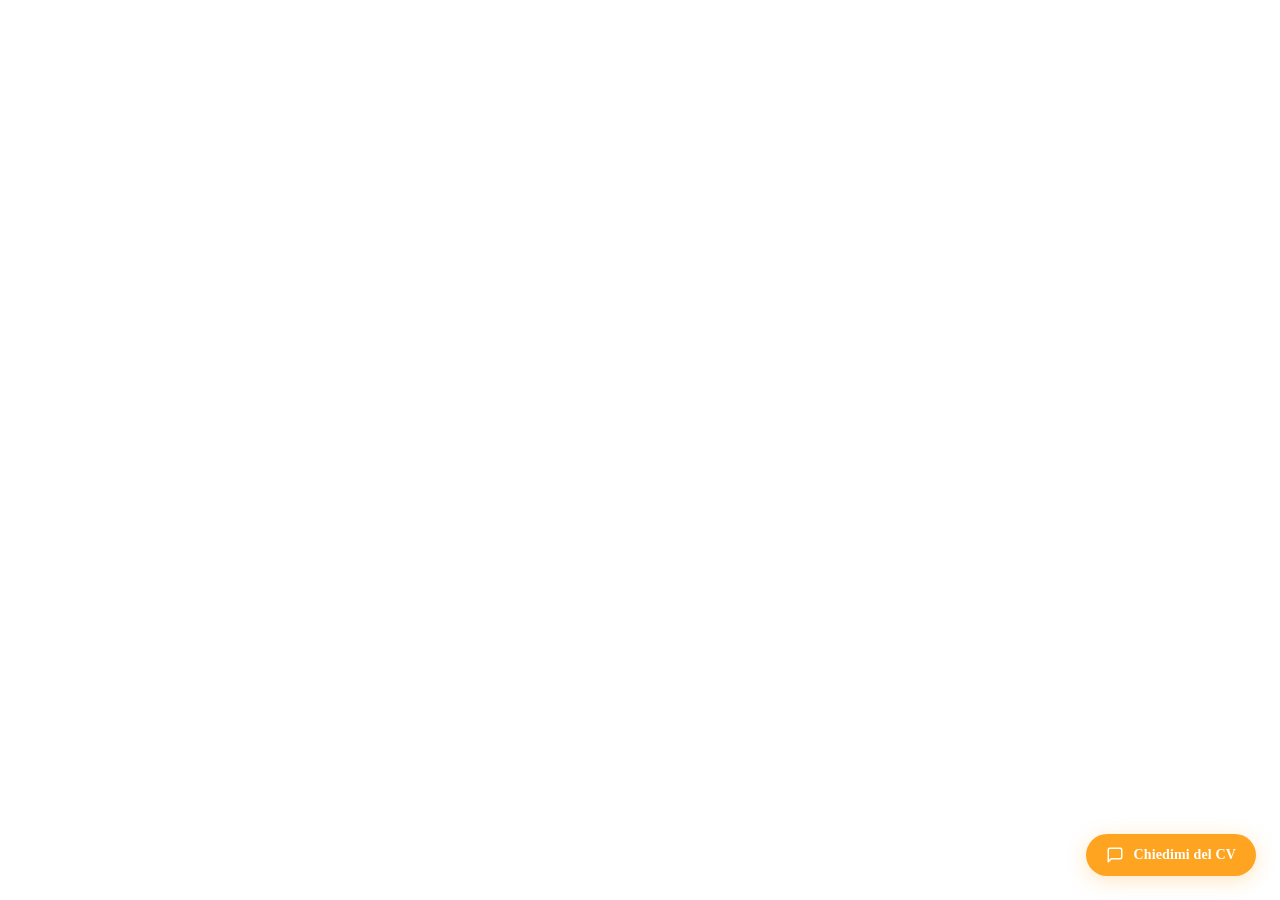
==== commit 70cc7696: "chore" ====
--- a/index.html
+++ b/index.html
@@ -6,7 +6,24 @@
   <title>CV Chat Widget</title>
   <link rel="stylesheet" href="chat-widget.css" />
   <style>
-    body { margin: 0; background: #0D1117; }
+    :root {
+      --bg: #ffffff;
+      --bg-soft: #f7f7f7;
+      --surface: #ffffff;
+      --border: #ebebeb;
+      --text: #222222;
+      --text-dim: #6a6a6a;
+      --accent: #ffa420;
+      --accent-dark: #955900;
+      --accent-soft: rgba(255, 164, 32, 0.12);
+      --signal: #4f7a5b;
+      --signal-soft: rgba(79, 122, 91, 0.12);
+      --radius: 16px;
+      --radius-sm: 10px;
+      --shadow-sm: 0 2px 10px rgba(0, 0, 0, 0.06);
+      --shadow-md: 0 10px 28px rgba(0, 0, 0, 0.10);
+    }
+    body { margin: 0; background: var(--bg); }
   </style>
 </head>
 <body>
--- a/chat-widget.css
+++ b/chat-widget.css
@@ -123,6 +123,7 @@
   --accent:       #7C3AED;
   --accent-dim:   rgba(124, 58, 237, 0.14);
   --accent-glow:  rgba(124, 58, 237, 0.30);
+  --accent-hover: #6D28D9;
   --text:         #E6EDF3;
   --text-muted:   #8B949E;
   --online:       #3FB950;
@@ -229,7 +230,7 @@
   width: 38px;
   height: 38px;
   border-radius: 50%;
-  background: linear-gradient(135deg, #7C3AED, #a855f7);
+  background: var(--accent);
   display: flex;
   align-items: center;
   justify-content: center;
@@ -327,7 +328,7 @@
   width: 26px;
   height: 26px;
   border-radius: 50%;
-  background: linear-gradient(135deg, #7C3AED, #a855f7);
+  background: var(--accent);
   display: flex;
   align-items: center;
   justify-content: center;
@@ -376,7 +377,7 @@
 
 .cv-msg-user-text {
   background: var(--accent-dim);
-  border: 1px solid rgba(124, 58, 237, 0.25);
+  border: 1px solid var(--accent-dim);
   border-radius: var(--radius) var(--radius) 4px var(--radius);
   padding: 10px 13px;
   color: var(--text);
@@ -491,7 +492,7 @@
   white-space: nowrap;
   padding: 6px 13px;
   border-radius: 20px;
-  border: 1px solid rgba(255, 255, 255, 0.1);
+  border: 1px solid var(--border);
   background: var(--surface-2);
   color: var(--text-muted);
   font-size: 12.5px;
@@ -558,7 +559,7 @@
 }
 
 .cv-send:hover:not(:disabled) {
-  background: #6D28D9;
+  background: var(--accent-hover);
   transform: translateY(-1px);
 }
 
@@ -589,7 +590,7 @@
   opacity: 0.55;
   line-height: 1.5;
   flex-shrink: 0;
-  border-top: 1px solid rgba(255,255,255,0.04);
+  border-top: 1px solid var(--border);
 }
 
 /* ─── Backdrop ─── */
@@ -681,7 +682,7 @@
     width: 40px;
     height: 4px;
     border-radius: 2px;
-    background: rgba(255, 255, 255, 0.15);
+    background: var(--border);
     margin: 12px auto 0;
     flex-shrink: 0;
   }
@@ -761,7 +762,7 @@
 .cv-new-chat:hover {
   background: var(--surface-2);
   color: var(--text);
-  border-color: rgba(124, 58, 237, 0.4);
+  border-color: var(--accent-dim);
 }
 
 @media (max-width: 520px) {
@@ -814,18 +815,19 @@
 
 @media (prefers-color-scheme: light) {
   #cv-chat-widget {
-    --bg:          #FFFFFF;
-    --surface:     #F6F8FA;
-    --surface-2:   #EAEEF2;
-    --border:      #D0D7DE;
-    --accent:      #7C3AED;
-    --accent-dim:  rgba(124, 58, 237, 0.08);
-    --accent-glow: rgba(124, 58, 237, 0.20);
-    --text:        #1F2328;
-    --text-muted:  #656D76;
-    --online:      #1A7F37;
-    --user-bubble: #EAEEF2;
-    --error:       #CF222E;
-    --shadow:      0 16px 48px rgba(0,0,0,0.10), 0 0 0 1px rgba(0,0,0,0.06);
-  }
-}
+    --bg:           #FFFFFF;
+    --surface:      #F6F8FA;
+    --surface-2:    #EAEEF2;
+    --border:       #D0D7DE;
+    --accent:       #7C3AED;
+    --accent-dim:   rgba(124, 58, 237, 0.08);
+    --accent-glow:  rgba(124, 58, 237, 0.20);
+    --accent-hover: #5B21B6;
+    --text:         #1F2328;
+    --text-muted:   #656D76;
+    --online:       #1A7F37;
+    --user-bubble:  #EAEEF2;
+    --error:        #CF222E;
+    --shadow:       0 16px 48px rgba(0,0,0,0.10), 0 0 0 1px rgba(0,0,0,0.06);
+  }
+}
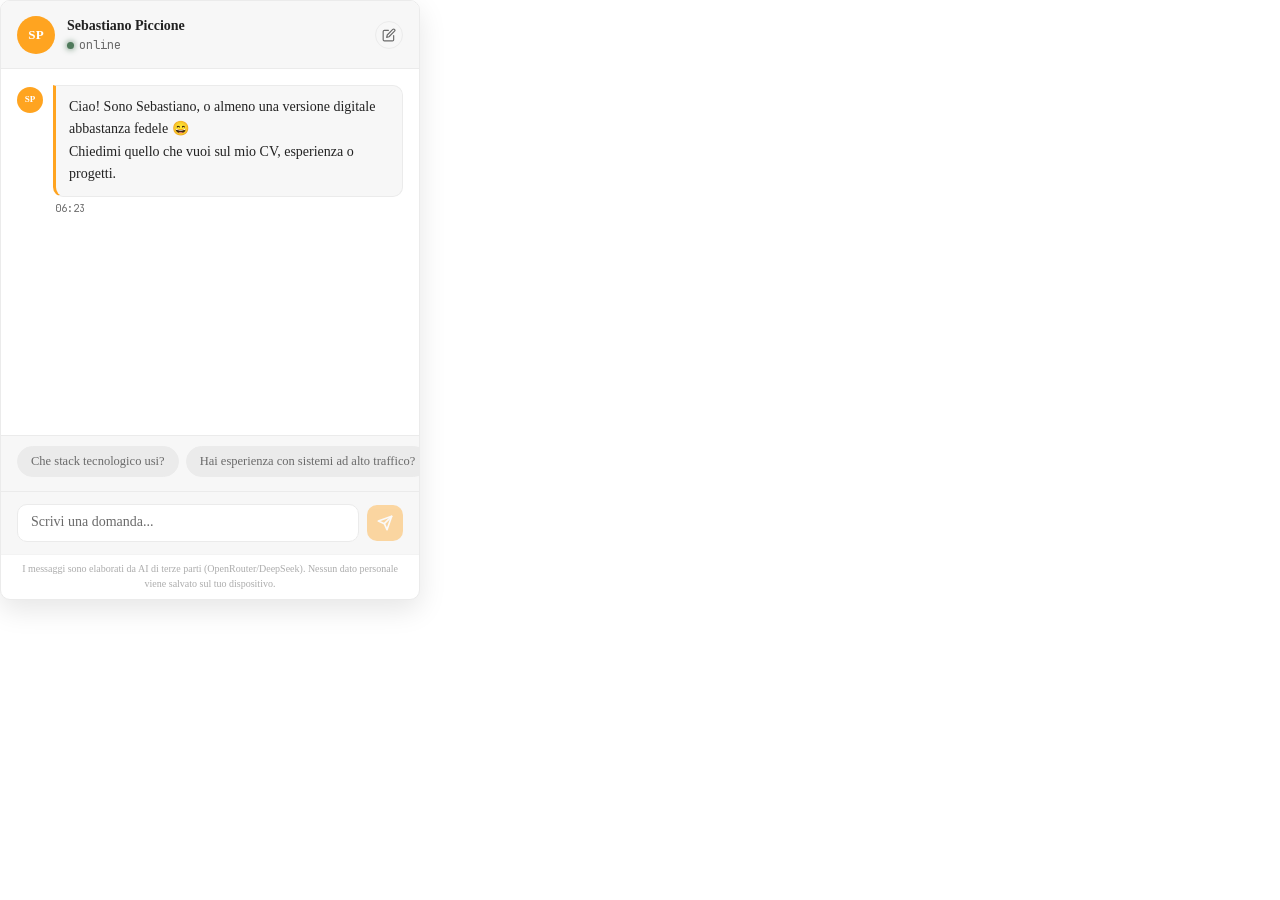
==== commit 641ffc72: "added auth" ====
--- a/index.html
+++ b/index.html
@@ -33,6 +33,7 @@
   <script>
     window.CV_CHAT_CONFIG = {
       apiUrl: 'https://cv-bot-backend-production.up.railway.app/chat',
+      widgetToken: 'f105a735b041d03eca72b69bd0d4d94058ce2df3eb31b0a3681ffce414c49fb0',
     };
   </script>
   <script src="chat-widget.js" defer></script>
--- a/chat-widget.css
+++ b/chat-widget.css
@@ -122,7 +122,6 @@
   --border:       #21262D;
   --accent:       #7C3AED;
   --accent-dim:   rgba(124, 58, 237, 0.14);
-  --accent-glow:  rgba(124, 58, 237, 0.30);
   --accent-hover: #6D28D9;
   --text:         #E6EDF3;
   --text-muted:   #8B949E;
@@ -132,65 +131,18 @@
   --radius:       14px;
   --shadow:       0 16px 48px rgba(0,0,0,0.55), 0 0 0 1px rgba(255,255,255,0.05);
 
-  position: fixed;
-  bottom: 24px;
-  right: 24px;
-  z-index: 9999;
   font-size: 15px;
   line-height: 1.5;
 }
 
-/* ─── Toggle button ─── */
-
-.cv-toggle {
-  display: flex;
-  align-items: center;
-  gap: 10px;
-  padding: 12px 20px;
-  background: var(--accent);
-  color: #fff;
-  border: none;
-  border-radius: 40px;
-  cursor: pointer;
-  font-size: 14px;
-  font-weight: 600;
-  letter-spacing: 0.01em;
-  box-shadow: 0 4px 20px var(--accent-glow);
-  transition: transform 0.2s, box-shadow 0.2s;
-  position: relative;
-}
-
-.cv-toggle:hover {
-  transform: translateY(-2px);
-  box-shadow: 0 6px 28px var(--accent-glow);
-}
-
-.cv-toggle svg {
-  flex-shrink: 0;
-}
-
-.cv-toggle-pulse {
-  position: absolute;
-  inset: -3px;
-  border-radius: 40px;
-  border: 2px solid var(--accent);
-  opacity: 0;
-  animation: pulse 2.4s ease-out infinite;
-}
-
-@keyframes pulse {
-  0%   { opacity: 0.7; transform: scale(1); }
-  100% { opacity: 0;   transform: scale(1.18); }
-}
-
 /* ─── Panel ─── */
+/* Always mounted open, in normal document flow — the host page controls sizing/position
+   (see mysite's override for an example). Defaults below are just a sane fallback. */
 
 .cv-panel {
-  position: absolute;
-  bottom: calc(100% + 14px);
-  right: 0;
-  width: 400px;
-  height: 560px;
+  width: 100%;
+  max-width: 420px;
+  height: 600px;
   background: var(--bg);
   border: 1px solid var(--border);
   border-radius: var(--radius);
@@ -198,20 +150,6 @@
   display: flex;
   flex-direction: column;
   overflow: hidden;
-  transform-origin: bottom right;
-  transition: opacity 0.22s ease, transform 0.22s cubic-bezier(0.34, 1.4, 0.64, 1);
-  z-index: 9999;
-}
-
-.cv-panel[aria-hidden="true"] {
-  opacity: 0;
-  transform: scale(0.92) translateY(8px);
-  pointer-events: none;
-}
-
-.cv-panel[aria-hidden="false"] {
-  opacity: 1;
-  transform: scale(1) translateY(0);
 }
 
 /* ─── Header ─── */
@@ -271,27 +209,6 @@
   border-radius: 50%;
   background: var(--online);
   box-shadow: 0 0 6px var(--online);
-}
-
-.cv-close {
-  width: 28px;
-  height: 28px;
-  border-radius: 50%;
-  background: transparent;
-  border: 1px solid var(--border);
-  color: var(--text-muted);
-  cursor: pointer;
-  display: flex;
-  align-items: center;
-  justify-content: center;
-  font-size: 16px;
-  line-height: 1;
-  transition: background 0.15s, color 0.15s;
-}
-
-.cv-close:hover {
-  background: var(--surface-2);
-  color: var(--text);
 }
 
 /* ─── Messages ─── */
@@ -375,6 +292,14 @@
   animation: msgIn 0.22s ease;
 }
 
+/* max-width lives here (on the flex item) rather than on .cv-msg-user-text below it —
+   a percentage max-width on a nested block would resolve against this wrapper's own
+   (content-driven, indefinite) width, a circular calc that made short words wrap oddly. */
+.cv-msg-user-wrap {
+  max-width: 80%;
+  min-width: 0;
+}
+
 .cv-msg-user-text {
   background: var(--accent-dim);
   border: 1px solid var(--accent-dim);
@@ -383,7 +308,7 @@
   color: var(--text);
   font-size: 14px;
   line-height: 1.6;
-  max-width: 80%;
+  max-width: 100%;
   word-break: break-word;
   overflow-wrap: break-word;
 }
@@ -593,109 +518,19 @@
   border-top: 1px solid var(--border);
 }
 
-/* ─── Backdrop ─── */
-
-.cv-backdrop {
-  display: none;
-  position: fixed;
-  inset: 0;
-  background: rgba(0, 0, 0, 0.35);
-  z-index: 9998;
-  opacity: 0;
-  transition: opacity 0.26s ease;
-}
-
-.cv-backdrop.visible {
-  display: block;
-}
-
-.cv-backdrop.active {
-  opacity: 1;
-}
+/* ─── Mobile ─── */
 
 @media (max-width: 520px) {
-  .cv-backdrop.active {
-    background: rgba(0, 0, 0, 0.6);
-  }
-}
-
-/* ─── Mobile: bottom sheet ─── */
-
-@media (max-width: 520px) {
-
-  /* Widget container — solo ancora per il FAB */
-  #cv-chat-widget {
-    bottom: 0;
-    right: 0;
-    left: 0;
-  }
-
-  /* FAB circolare — solo icona */
-  .cv-toggle {
-    position: fixed;
-    bottom: calc(20px + env(safe-area-inset-bottom, 0px));
-    right: 20px;
-    width: 56px;
-    height: 56px;
-    border-radius: 50%;
-    padding: 0;
-    justify-content: center;
-  }
-
-  .cv-toggle > span:not(.cv-toggle-pulse) {
-    display: none;
-  }
-
-  .cv-toggle-pulse {
-    border-radius: 50%;
-  }
-
-  /* Bottom sheet — position fixed indipendente dal container */
   .cv-panel {
-    position: fixed;
-    bottom: 0;
-    left: 0;
-    right: 0;
-    width: 100%;
+    max-width: 100%;
     height: 90dvh;
     max-height: 90dvh;
     border-radius: 20px 20px 0 0;
-    transform-origin: bottom center;
-    z-index: 9999;
-  }
-
-  /* Animazione: slide-up invece di scale */
-  .cv-panel[aria-hidden="true"] {
-    opacity: 1;
-    transform: translateY(100%);
-  }
-
-  .cv-panel[aria-hidden="false"] {
-    opacity: 1;
-    transform: translateY(0);
-  }
-
-  /* Drag handle visivo */
-  .cv-panel::before {
-    content: '';
-    display: block;
-    width: 40px;
-    height: 4px;
-    border-radius: 2px;
-    background: var(--border);
-    margin: 12px auto 0;
-    flex-shrink: 0;
   }
 
   /* Header */
   .cv-header {
     padding: 8px 16px 14px;
-  }
-
-  .cv-close {
-    width: 36px;
-    height: 36px;
-    font-size: 18px;
   }
 
   /* Messages */
@@ -736,9 +571,6 @@
 }
 
 @media (prefers-reduced-motion: reduce) {
-  .cv-toggle-pulse { animation: none; }
-  .cv-panel { transition: none; }
-  .cv-backdrop { transition: none; }
   .cv-msg-bot, .cv-msg-user { animation: none; }
 }
 
@@ -821,7 +653,6 @@
     --border:       #D0D7DE;
     --accent:       #7C3AED;
     --accent-dim:   rgba(124, 58, 237, 0.08);
-    --accent-glow:  rgba(124, 58, 237, 0.20);
     --accent-hover: #5B21B6;
     --text:         #1F2328;
     --text-muted:   #656D76;
